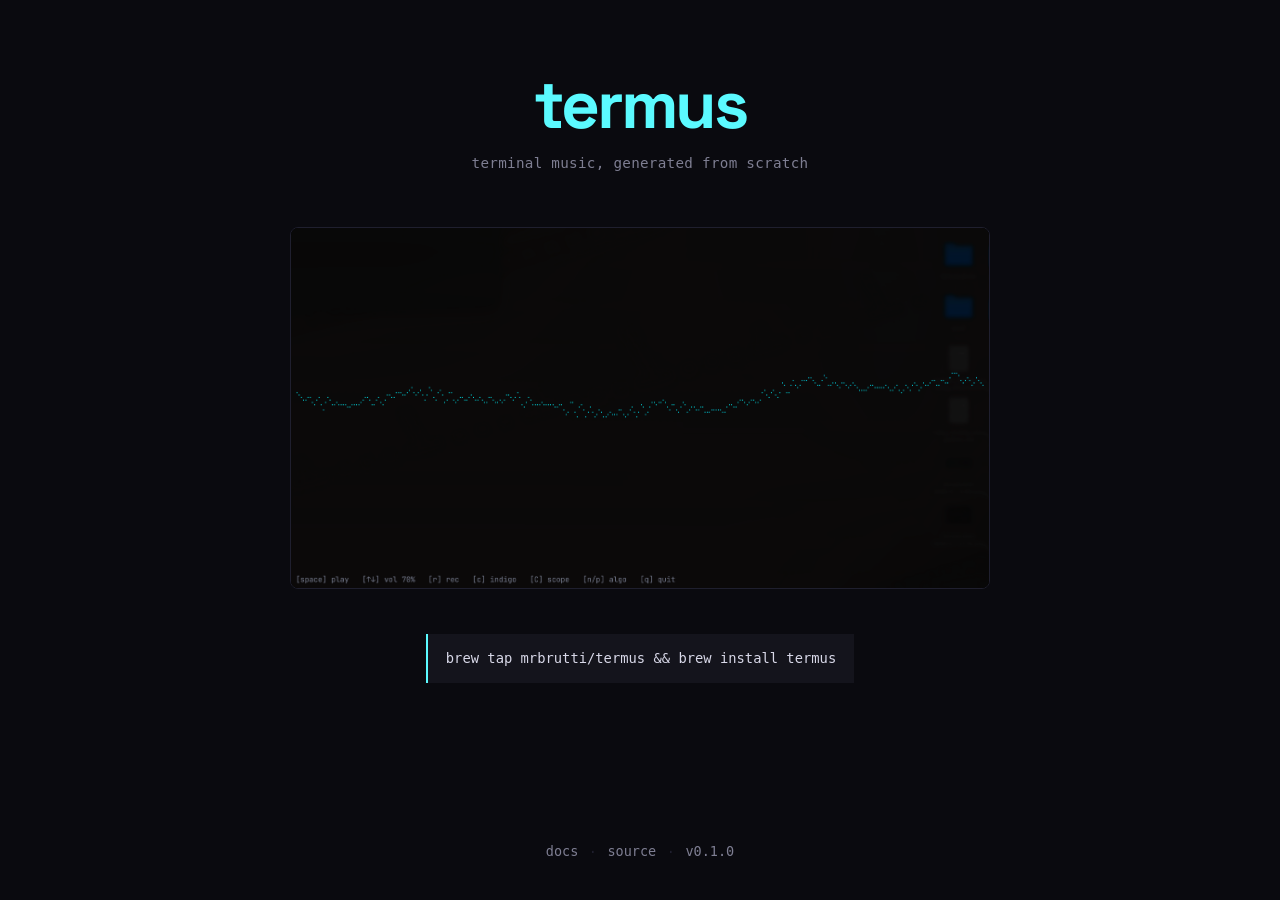
==== docs/index.html @ 3deaaa81 "docs: minimalist landing + dedicated /docs.html, new Space Grotesk logo Landing strips down to: logo" ====
<!DOCTYPE html>
<html lang="en">
<head>
  <meta charset="UTF-8">
  <meta name="viewport" content="width=device-width, initial-scale=1.0">
  <title>termus</title>
  <meta name="description" content="Terminal music player that generates ambient, jazz, lofi, classical, and more in real time.">
  <link rel="preconnect" href="https://fonts.googleapis.com">
  <link rel="preconnect" href="https://fonts.gstatic.com" crossorigin>
  <link href="https://fonts.googleapis.com/css2?family=Space+Grotesk:wght@500;700&display=swap" rel="stylesheet">
  <link rel="stylesheet" href="style.css">
</head>
<body class="landing">
  <main>
    <h1 class="logo">termus</h1>
    <p class="tagline">terminal music, generated from scratch</p>

    <img src="screenshot.png" alt="termus running in a terminal" class="screenshot">

    <pre class="install"><code>brew tap mrbrutti/termus &amp;&amp; brew install termus</code></pre>

    <nav class="links">
      <a href="docs.html">docs</a>
      <span class="sep">·</span>
      <a href="https://github.com/mrbrutti/termus">source</a>
      <span class="sep">·</span>
      <a href="https://github.com/mrbrutti/termus/releases">v0.1.0</a>
    </nav>
  </main>
</body>
</html>
---- docs/style.css ----
/* termus / minimalist landing + docs, indigo→cyan, wave-defined */

:root {
  --bg: #0a0a0f;
  --bg-elev: #14141c;
  --fg: #d8d8e8;
  --fg-dim: #7e7e92;
  --rule: #1f1f2e;
  --indigo: #5b4bff;
  --cyan: #5bfaff;
  --bar-fg: #a0a0ff;
}

* {
  box-sizing: border-box;
}

html, body {
  background: var(--bg);
  color: var(--fg);
  font-family: ui-monospace, "SF Mono", "JetBrains Mono", "Cascadia Mono", Menlo, Consolas, monospace;
  font-size: 15px;
  line-height: 1.6;
  margin: 0;
  padding: 0;
  -webkit-font-smoothing: antialiased;
  -moz-osx-font-smoothing: grayscale;
}

/* The logo uses Space Grotesk Bold — modern geometric sans with personality,
   contrasts with the monospace body text and stops the wordmark from looking
   like just another line of code. */
.logo {
  font-family: "Space Grotesk", system-ui, sans-serif;
  font-weight: 700;
  letter-spacing: -0.045em;
  color: var(--cyan);
}

/* ============================================================
   LANDING PAGE
   ============================================================ */

body.landing main {
  min-height: 100vh;
  max-width: 760px;
  margin: 0 auto;
  padding: 8vh 2rem 4vh;
  display: flex;
  flex-direction: column;
  align-items: center;
  text-align: center;
}

body.landing .logo {
  font-size: 4.5rem;
  margin: 0;
  line-height: 1;
}

body.landing .tagline {
  color: var(--fg-dim);
  font-size: 0.95rem;
  margin: 0.8rem 0 3.5rem;
  letter-spacing: 0.02em;
}

body.landing .screenshot {
  width: 100%;
  max-width: 720px;
  display: block;
  border-radius: 8px;
  border: 1px solid var(--rule);
  background: #000;
  margin-bottom: 3rem;
}

body.landing .install {
  background: var(--bg-elev);
  border-left: 2px solid var(--cyan);
  padding: 0.9rem 1.2rem;
  font-size: 0.92rem;
  margin: 0 0 3rem;
  text-align: left;
  max-width: 100%;
  overflow-x: auto;
}

body.landing .install code {
  color: var(--fg);
}

body.landing .links {
  color: var(--fg-dim);
  font-size: 0.9rem;
  display: flex;
  gap: 0.7rem;
  align-items: center;
  margin-top: auto;
}

body.landing .links .sep {
  color: var(--rule);
}

body.landing .links a {
  color: var(--fg-dim);
  text-decoration: none;
  border-bottom: 1px solid transparent;
  transition: color 0.15s, border-color 0.15s;
}

body.landing .links a:hover {
  color: var(--cyan);
  border-bottom-color: var(--cyan);
}

/* ============================================================
   DOCS PAGE
   ============================================================ */

body.docs {
  padding: 0;
}

.docs-header {
  border-bottom: 1px solid var(--rule);
  padding: 1.5rem 2rem;
  max-width: 720px;
  margin: 0 auto;
}

.back {
  color: var(--fg-dim);
  text-decoration: none;
  display: inline-flex;
  align-items: center;
  gap: 0.6rem;
  font-size: 0.95rem;
  transition: color 0.15s;
}

.back:hover {
  color: var(--cyan);
}

.back .back-arrow {
  font-size: 1.1rem;
}

.logo.small {
  font-size: 1.5rem;
  color: inherit;
}

.back:hover .logo.small {
  color: var(--cyan);
}

body.docs main {
  max-width: 720px;
  margin: 0 auto;
  padding: 3rem 2rem 4rem;
}

.page-title {
  font-family: "Space Grotesk", system-ui, sans-serif;
  font-weight: 500;
  font-size: 1.5rem;
  color: var(--fg);
  margin: 0 0 3rem;
  letter-spacing: -0.01em;
}

body.docs section {
  margin: 3rem 0;
}

body.docs h2 {
  font-size: 0.8rem;
  font-weight: 500;
  font-family: "Space Grotesk", system-ui, sans-serif;
  letter-spacing: 0.18em;
  text-transform: uppercase;
  color: var(--cyan);
  margin: 0 0 1.2rem;
  padding-bottom: 0.6rem;
  border-bottom: 1px solid var(--rule);
}

body.docs p {
  margin: 0 0 1rem;
}

body.docs p code,
body.docs td code {
  color: var(--bar-fg);
  background: var(--bg-elev);
  padding: 0.05rem 0.4rem;
  border-radius: 3px;
  font-size: 0.92em;
}

body.docs pre {
  background: var(--bg-elev);
  border-left: 2px solid var(--indigo);
  margin: 1rem 0 1.4rem;
  padding: 1rem 1.2rem;
  overflow-x: auto;
  font-size: 0.92rem;
}

body.docs pre code {
  background: transparent;
  padding: 0;
  color: var(--fg);
}

body.docs table {
  width: 100%;
  border-collapse: collapse;
  margin: 0.4rem 0 1.2rem;
}

body.docs table td {
  padding: 0.45rem 0;
  border-bottom: 1px solid var(--rule);
  vertical-align: top;
}

body.docs table.genres td:first-child,
body.docs table.controls td:first-child {
  width: 30%;
  color: var(--bar-fg);
  white-space: nowrap;
  padding-right: 1rem;
}

body.docs table.controls td:first-child {
  width: 20%;
}

body.docs table tr:last-child td {
  border-bottom: none;
}

kbd {
  background: var(--bg-elev);
  border: 1px solid var(--rule);
  border-bottom-width: 2px;
  border-radius: 3px;
  padding: 0.1rem 0.4rem;
  font-size: 0.85em;
  font-family: ui-monospace, monospace;
  color: var(--bar-fg);
}

em {
  font-style: italic;
  color: var(--fg-dim);
}

body.docs a {
  color: var(--cyan);
  text-decoration: none;
  border-bottom: 1px solid transparent;
  transition: border-color 0.15s;
}

body.docs a:hover {
  border-bottom-color: var(--cyan);
}

body.docs footer {
  margin-top: 5rem;
  padding-top: 2rem;
  border-top: 1px solid var(--rule);
  color: var(--fg-dim);
  font-size: 0.9rem;
  text-align: center;
}

body.docs footer a {
  color: var(--fg-dim);
}

body.docs footer a:hover {
  color: var(--cyan);
  border-bottom-color: var(--cyan);
}

/* ============================================================
   RESPONSIVE
   ============================================================ */

@media (max-width: 600px) {
  body.landing main { padding: 5vh 1.2rem 3vh; }
  body.landing .logo { font-size: 3rem; }
  body.landing .tagline { margin-bottom: 2.5rem; }
  body.landing .screenshot { margin-bottom: 2rem; }
  body.landing .install { font-size: 0.82rem; }

  .docs-header { padding: 1.2rem 1.2rem; }
  body.docs main { padding: 2rem 1.2rem 2.5rem; }
  body.docs section { margin: 2.5rem 0; }
}
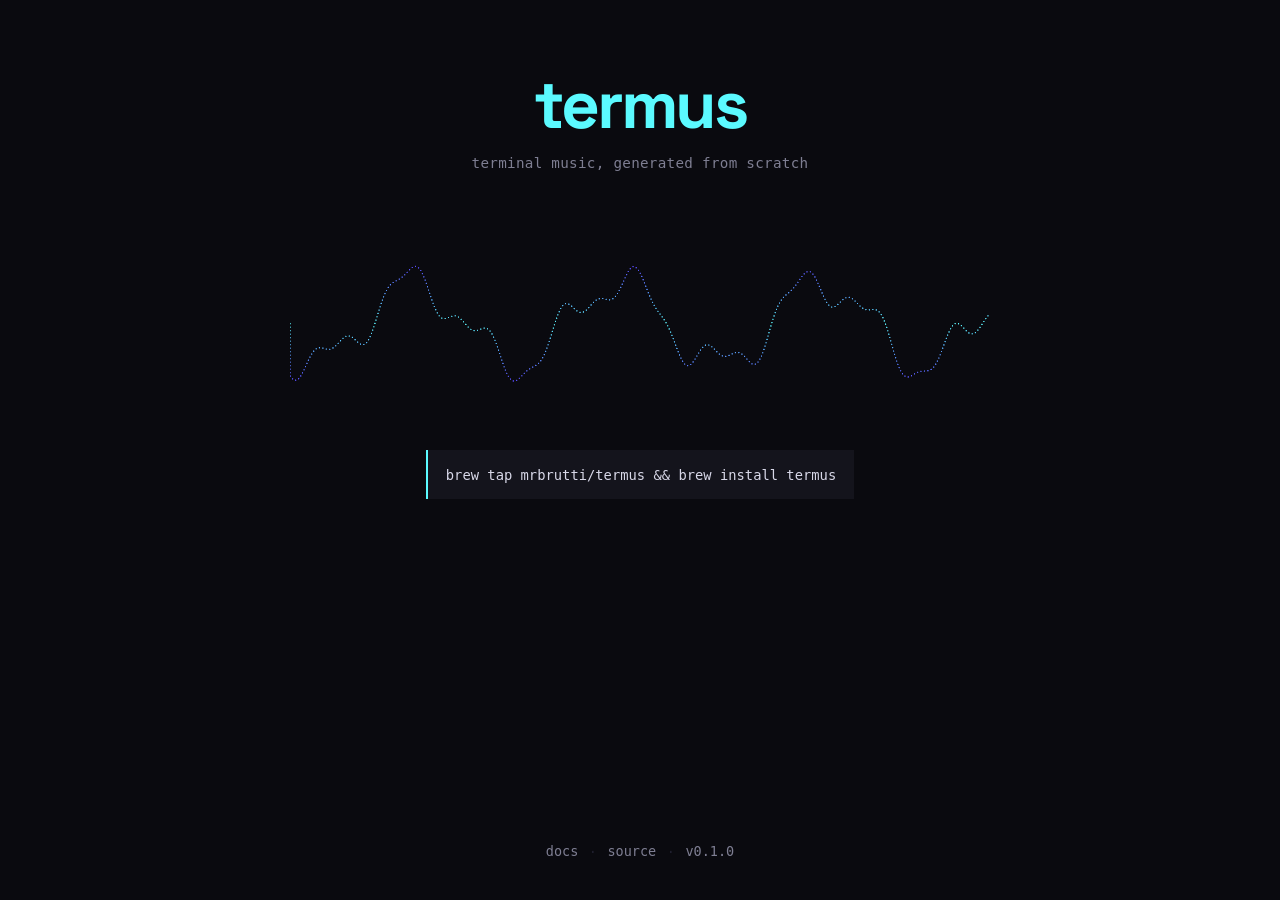
==== commit 9b792aa0: "docs: animated SVG wave on landing instead of static screenshot Three sine components at incommensur" ====
--- a/docs/index.html
+++ b/docs/index.html
@@ -15,7 +15,65 @@
     <h1 class="logo">termus</h1>
     <p class="tagline">terminal music, generated from scratch</p>
 
-    <img src="screenshot.png" alt="termus running in a terminal" class="screenshot">
+    <svg class="wave" viewBox="0 0 1200 280" role="img"
+         aria-label="An animated wave illustrating termus's oscilloscope output"
+         preserveAspectRatio="xMidYMid meet">
+      <defs>
+        <linearGradient id="waveGrad" x1="0" y1="0" x2="0" y2="1">
+          <stop offset="0%"   stop-color="#5b4bff"/>
+          <stop offset="50%"  stop-color="#5bfaff"/>
+          <stop offset="100%" stop-color="#5b4bff"/>
+        </linearGradient>
+        <filter id="waveGlow" x="-5%" y="-30%" width="110%" height="160%">
+          <feGaussianBlur stdDeviation="1.2"/>
+          <feMerge>
+            <feMergeNode/>
+            <feMergeNode in="SourceGraphic"/>
+          </feMerge>
+        </filter>
+      </defs>
+      <path id="wavePath"
+            stroke="url(#waveGrad)"
+            stroke-width="2"
+            stroke-linecap="round"
+            stroke-dasharray="0 6"
+            fill="none"
+            filter="url(#waveGlow)"/>
+    </svg>
+    <script>
+      (function () {
+        var path = document.getElementById('wavePath');
+        var t = 0;
+        var mid = 140;
+        function frame() {
+          // Three sine components at incommensurate frequencies + slow phase
+          // drift produces an audio-like wave that never quite repeats.
+          var d = 'M 0 ' + mid.toFixed(1);
+          for (var x = 0; x <= 1200; x += 4) {
+            var y = mid
+              + 70 * Math.sin(0.018 * x + t * 0.0140)
+              + 28 * Math.sin(0.047 * x + t * 0.0260)
+              + 12 * Math.sin(0.103 * x + t * 0.0090);
+            d += ' L ' + x + ' ' + y.toFixed(1);
+          }
+          path.setAttribute('d', d);
+          t += 1;
+          requestAnimationFrame(frame);
+        }
+        // Respect users who prefer reduced motion — show a still wave instead
+        // of animating.
+        if (window.matchMedia && window.matchMedia('(prefers-reduced-motion: reduce)').matches) {
+          var still = 'M 0 ' + mid;
+          for (var x = 0; x <= 1200; x += 4) {
+            var y = mid + 70 * Math.sin(0.018 * x) + 28 * Math.sin(0.047 * x) + 12 * Math.sin(0.103 * x);
+            still += ' L ' + x + ' ' + y.toFixed(1);
+          }
+          path.setAttribute('d', still);
+        } else {
+          frame();
+        }
+      })();
+    </script>
 
     <pre class="install"><code>brew tap mrbrutti/termus &amp;&amp; brew install termus</code></pre>
 
--- a/docs/style.css
+++ b/docs/style.css
@@ -65,14 +65,14 @@
   letter-spacing: 0.02em;
 }
 
-body.landing .screenshot {
+body.landing .wave {
   width: 100%;
   max-width: 720px;
+  height: auto;
   display: block;
-  border-radius: 8px;
-  border: 1px solid var(--rule);
-  background: #000;
-  margin-bottom: 3rem;
+  margin: 1rem auto 3rem;
+  background: transparent;
+  /* The wave is the visual identity — let it breathe; no box, no border. */
 }
 
 body.landing .install {
@@ -297,7 +297,7 @@
   body.landing main { padding: 5vh 1.2rem 3vh; }
   body.landing .logo { font-size: 3rem; }
   body.landing .tagline { margin-bottom: 2.5rem; }
-  body.landing .screenshot { margin-bottom: 2rem; }
+  body.landing .wave { margin-bottom: 2rem; }
   body.landing .install { font-size: 0.82rem; }
 
   .docs-header { padding: 1.2rem 1.2rem; }
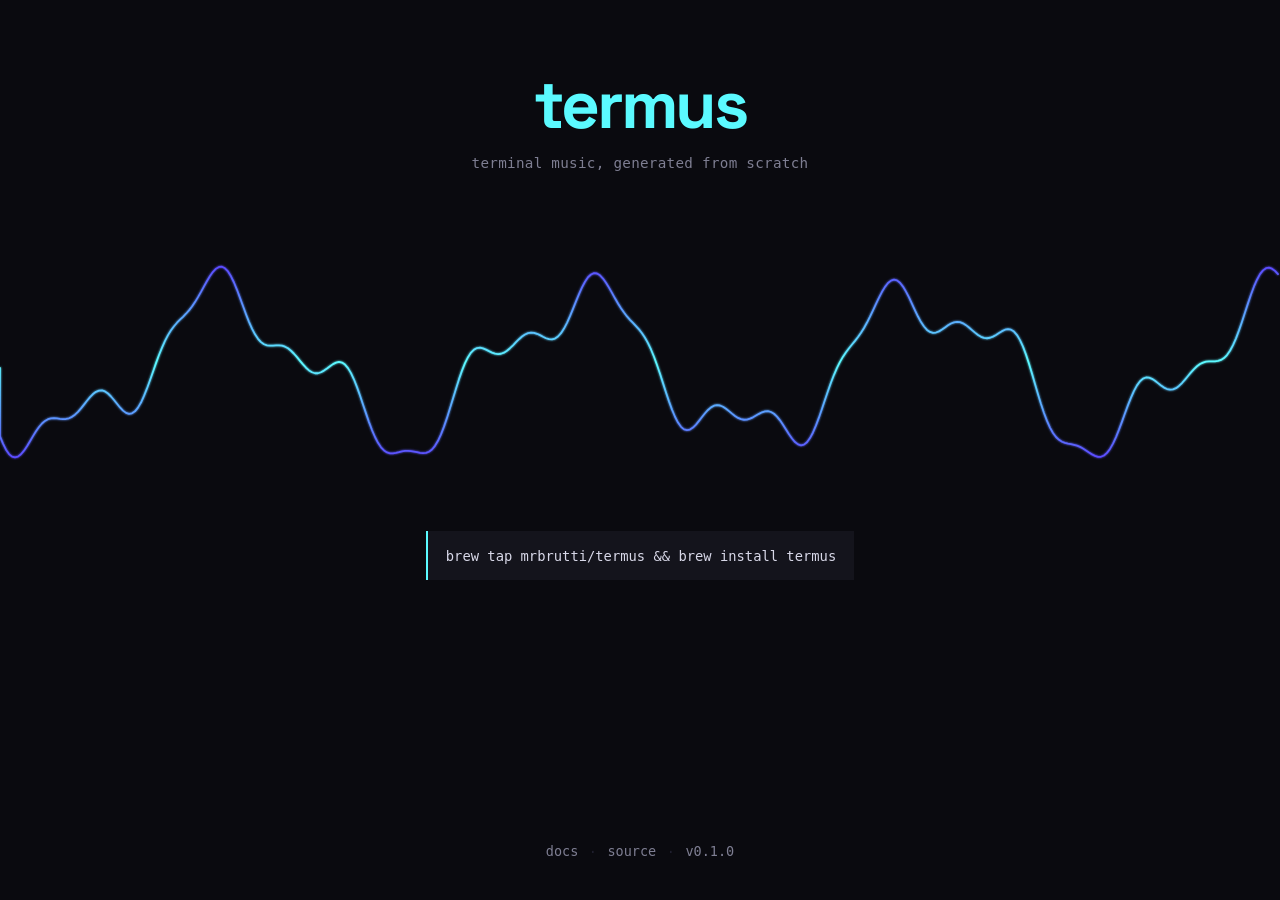
==== commit d4cd389a: "docs: continuous-line wave that goes wall-to-wall Two changes asked for: - removed the dotted stroke" ====
--- a/docs/index.html
+++ b/docs/index.html
@@ -11,13 +11,15 @@
   <link rel="stylesheet" href="style.css">
 </head>
 <body class="landing">
-  <main>
+  <header class="hero">
     <h1 class="logo">termus</h1>
     <p class="tagline">terminal music, generated from scratch</p>
+  </header>
 
-    <svg class="wave" viewBox="0 0 1200 280" role="img"
+  <div class="wave-wrap">
+    <svg id="waveSvg" class="wave" role="img"
          aria-label="An animated wave illustrating termus's oscilloscope output"
-         preserveAspectRatio="xMidYMid meet">
+         preserveAspectRatio="none">
       <defs>
         <linearGradient id="waveGrad" x1="0" y1="0" x2="0" y2="1">
           <stop offset="0%"   stop-color="#5b4bff"/>
@@ -34,47 +36,16 @@
       </defs>
       <path id="wavePath"
             stroke="url(#waveGrad)"
-            stroke-width="2"
+            stroke-width="1.8"
             stroke-linecap="round"
-            stroke-dasharray="0 6"
+            stroke-linejoin="round"
             fill="none"
-            filter="url(#waveGlow)"/>
+            filter="url(#waveGlow)"
+            vector-effect="non-scaling-stroke"/>
     </svg>
-    <script>
-      (function () {
-        var path = document.getElementById('wavePath');
-        var t = 0;
-        var mid = 140;
-        function frame() {
-          // Three sine components at incommensurate frequencies + slow phase
-          // drift produces an audio-like wave that never quite repeats.
-          var d = 'M 0 ' + mid.toFixed(1);
-          for (var x = 0; x <= 1200; x += 4) {
-            var y = mid
-              + 70 * Math.sin(0.018 * x + t * 0.0140)
-              + 28 * Math.sin(0.047 * x + t * 0.0260)
-              + 12 * Math.sin(0.103 * x + t * 0.0090);
-            d += ' L ' + x + ' ' + y.toFixed(1);
-          }
-          path.setAttribute('d', d);
-          t += 1;
-          requestAnimationFrame(frame);
-        }
-        // Respect users who prefer reduced motion — show a still wave instead
-        // of animating.
-        if (window.matchMedia && window.matchMedia('(prefers-reduced-motion: reduce)').matches) {
-          var still = 'M 0 ' + mid;
-          for (var x = 0; x <= 1200; x += 4) {
-            var y = mid + 70 * Math.sin(0.018 * x) + 28 * Math.sin(0.047 * x) + 12 * Math.sin(0.103 * x);
-            still += ' L ' + x + ' ' + y.toFixed(1);
-          }
-          path.setAttribute('d', still);
-        } else {
-          frame();
-        }
-      })();
-    </script>
+  </div>
 
+  <main>
     <pre class="install"><code>brew tap mrbrutti/termus &amp;&amp; brew install termus</code></pre>
 
     <nav class="links">
@@ -85,5 +56,47 @@
       <a href="https://github.com/mrbrutti/termus/releases">v0.1.0</a>
     </nav>
   </main>
+
+  <script>
+    (function () {
+      var svg  = document.getElementById('waveSvg');
+      var path = document.getElementById('wavePath');
+      var H    = 260;
+      var t    = 0;
+
+      function renderAt(width, time) {
+        var mid = H / 2;
+        var d   = 'M 0 ' + mid.toFixed(1);
+        for (var x = 0; x <= width; x += 3) {
+          var y = mid
+            + 70 * Math.sin(0.018 * x + time * 0.0140)
+            + 28 * Math.sin(0.047 * x + time * 0.0260)
+            + 12 * Math.sin(0.103 * x + time * 0.0090);
+          d += ' L ' + x + ' ' + y.toFixed(1);
+        }
+        path.setAttribute('d', d);
+      }
+
+      function fit() {
+        var w = Math.max(320, svg.clientWidth | 0);
+        svg.setAttribute('viewBox', '0 0 ' + w + ' ' + H);
+      }
+
+      function frame() {
+        var w = Math.max(320, svg.clientWidth | 0);
+        renderAt(w, t);
+        t += 1;
+        requestAnimationFrame(frame);
+      }
+
+      fit();
+      window.addEventListener('resize', fit);
+      if (window.matchMedia && window.matchMedia('(prefers-reduced-motion: reduce)').matches) {
+        renderAt(Math.max(320, svg.clientWidth | 0), 0);
+      } else {
+        frame();
+      }
+    })();
+  </script>
 </body>
 </html>
--- a/docs/style.css
+++ b/docs/style.css
@@ -39,40 +39,61 @@
 
 /* ============================================================
    LANDING PAGE
+   The landing flows vertically: hero (centered text) → wave (full
+   viewport width, edge to edge) → main (install + links, centered).
    ============================================================ */
 
+body.landing {
+  min-height: 100vh;
+  display: flex;
+  flex-direction: column;
+}
+
+body.landing .hero {
+  text-align: center;
+  padding: 8vh 2rem 2rem;
+}
+
+body.landing .logo {
+  font-size: 4.5rem;
+  margin: 0;
+  line-height: 1;
+}
+
+body.landing .tagline {
+  color: var(--fg-dim);
+  font-size: 0.95rem;
+  margin: 0.8rem 0 0;
+  letter-spacing: 0.02em;
+}
+
+/* The wave-wrap goes wall-to-wall regardless of any parent constraints.
+   The SVG inside fills its container; the JS computes path coordinates
+   based on actual rendered width, so the wave always extends edge-to-edge
+   without distortion or stretching. */
+body.landing .wave-wrap {
+  width: 100%;
+  margin: 2.5rem 0;
+  overflow: hidden;
+}
+
+body.landing .wave {
+  display: block;
+  width: 100%;
+  height: 28vh;
+  min-height: 180px;
+  max-height: 320px;
+}
+
 body.landing main {
-  min-height: 100vh;
-  max-width: 760px;
+  max-width: 720px;
   margin: 0 auto;
-  padding: 8vh 2rem 4vh;
+  padding: 0 2rem 4vh;
   display: flex;
   flex-direction: column;
   align-items: center;
   text-align: center;
-}
-
-body.landing .logo {
-  font-size: 4.5rem;
-  margin: 0;
-  line-height: 1;
-}
-
-body.landing .tagline {
-  color: var(--fg-dim);
-  font-size: 0.95rem;
-  margin: 0.8rem 0 3.5rem;
-  letter-spacing: 0.02em;
-}
-
-body.landing .wave {
-  width: 100%;
-  max-width: 720px;
-  height: auto;
-  display: block;
-  margin: 1rem auto 3rem;
-  background: transparent;
-  /* The wave is the visual identity — let it breathe; no box, no border. */
+  flex: 1;
 }
 
 body.landing .install {
@@ -294,10 +315,11 @@
    ============================================================ */
 
 @media (max-width: 600px) {
-  body.landing main { padding: 5vh 1.2rem 3vh; }
+  body.landing .hero { padding: 5vh 1.2rem 1rem; }
   body.landing .logo { font-size: 3rem; }
-  body.landing .tagline { margin-bottom: 2.5rem; }
-  body.landing .wave { margin-bottom: 2rem; }
+  body.landing .wave-wrap { margin: 1.5rem 0; }
+  body.landing .wave { height: 22vh; min-height: 140px; }
+  body.landing main { padding: 0 1.2rem 3vh; }
   body.landing .install { font-size: 0.82rem; }
 
   .docs-header { padding: 1.2rem 1.2rem; }
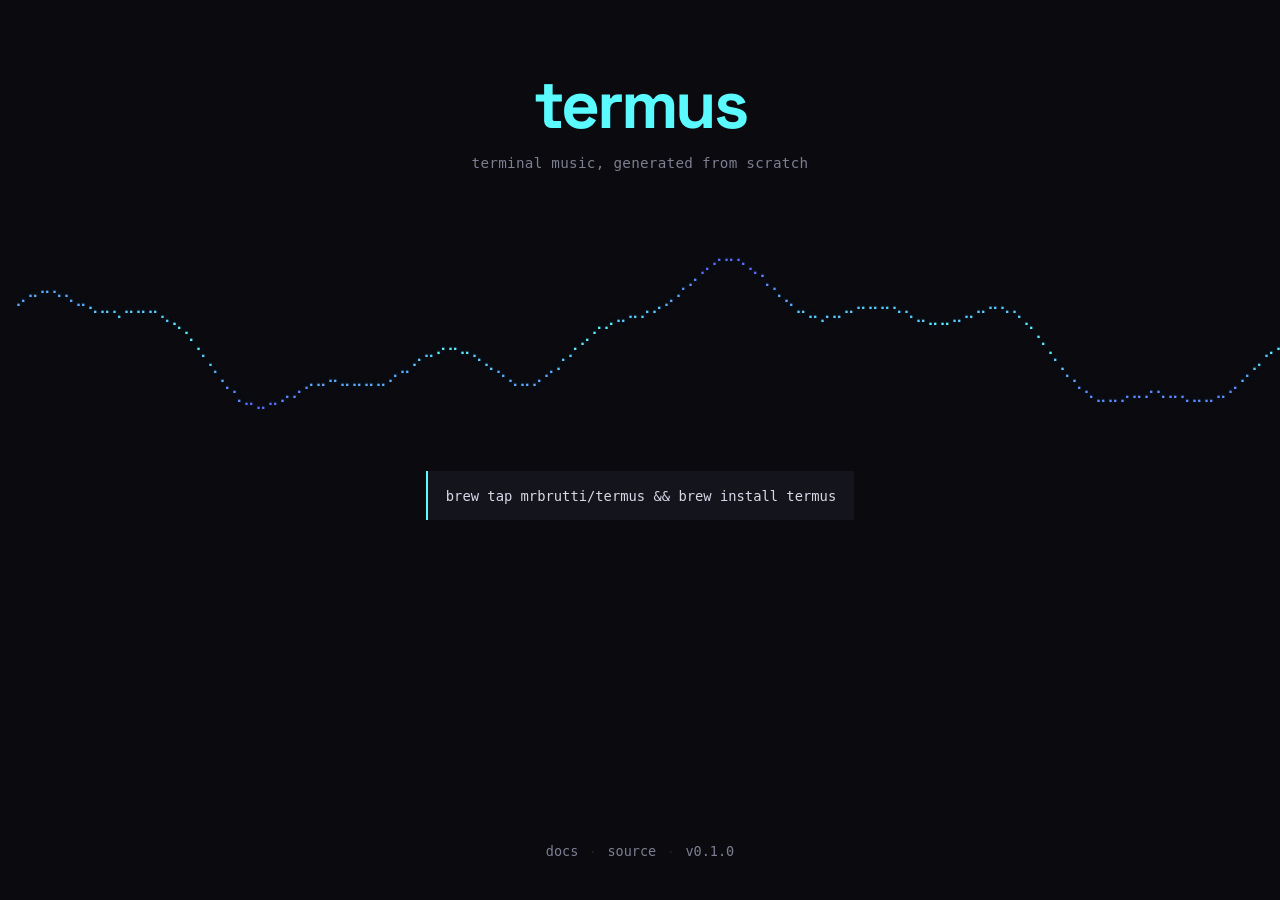
==== commit 3e87f422: "docs: render the landing wave as real Braille glyphs, faster motion Same trick the TUI uses: a 2-dot" ====
--- a/docs/index.html
+++ b/docs/index.html
@@ -16,33 +16,8 @@
     <p class="tagline">terminal music, generated from scratch</p>
   </header>
 
-  <div class="wave-wrap">
-    <svg id="waveSvg" class="wave" role="img"
-         aria-label="An animated wave illustrating termus's oscilloscope output"
-         preserveAspectRatio="none">
-      <defs>
-        <linearGradient id="waveGrad" x1="0" y1="0" x2="0" y2="1">
-          <stop offset="0%"   stop-color="#5b4bff"/>
-          <stop offset="50%"  stop-color="#5bfaff"/>
-          <stop offset="100%" stop-color="#5b4bff"/>
-        </linearGradient>
-        <filter id="waveGlow" x="-5%" y="-30%" width="110%" height="160%">
-          <feGaussianBlur stdDeviation="1.2"/>
-          <feMerge>
-            <feMergeNode/>
-            <feMergeNode in="SourceGraphic"/>
-          </feMerge>
-        </filter>
-      </defs>
-      <path id="wavePath"
-            stroke="url(#waveGrad)"
-            stroke-width="1.8"
-            stroke-linecap="round"
-            stroke-linejoin="round"
-            fill="none"
-            filter="url(#waveGlow)"
-            vector-effect="non-scaling-stroke"/>
-    </svg>
+  <div class="wave-wrap" aria-label="Animated Braille oscilloscope">
+    <pre id="brailleScope" class="braille-scope" aria-hidden="true"></pre>
   </div>
 
   <main>
@@ -59,42 +34,137 @@
 
   <script>
     (function () {
-      var svg  = document.getElementById('waveSvg');
-      var path = document.getElementById('wavePath');
-      var H    = 260;
-      var t    = 0;
+      // Render an animated Braille oscilloscope — same trick the TUI uses:
+      // a 2-dot-wide by 4-dot-tall sub-pixel grid mapped onto Unicode Braille
+      // characters (U+2800 base + bitmask). Each row of <span>s gets its own
+      // gradient color, top→bottom indigo→cyan→indigo, mirroring the
+      // app's default theme.
+      var pre = document.getElementById('brailleScope');
 
-      function renderAt(width, time) {
-        var mid = H / 2;
-        var d   = 'M 0 ' + mid.toFixed(1);
-        for (var x = 0; x <= width; x += 3) {
-          var y = mid
-            + 70 * Math.sin(0.018 * x + time * 0.0140)
-            + 28 * Math.sin(0.047 * x + time * 0.0260)
-            + 12 * Math.sin(0.103 * x + time * 0.0090);
-          d += ' L ' + x + ' ' + y.toFixed(1);
-        }
-        path.setAttribute('d', d);
+      // Bit positions within a single Braille cell, by (dx, dy):
+      //   (0,0)=0x01  (1,0)=0x08
+      //   (0,1)=0x02  (1,1)=0x10
+      //   (0,2)=0x04  (1,2)=0x20
+      //   (0,3)=0x40  (1,3)=0x80
+      var BITS = [
+        [0x01, 0x08],
+        [0x02, 0x10],
+        [0x04, 0x20],
+        [0x40, 0x80]
+      ];
+
+      function lerp(a, b, t) { return Math.round(a + (b - a) * t); }
+      function hex2(n) { var s = n.toString(16); return s.length < 2 ? '0' + s : s; }
+
+      // Triangle gradient from edge to center and back: edges = indigo,
+      // center = cyan. Matches the app's themes.go vertical gradient.
+      function colorAt(row, total) {
+        var mid = (total - 1) / 2;
+        var norm = mid > 0 ? Math.abs(row - mid) / mid : 0;
+        var r = lerp(0x5b, 0x5b, norm);
+        var g = lerp(0xfa, 0x4b, norm);
+        var b = lerp(0xff, 0xff, norm);
+        return '#' + hex2(r) + hex2(g) + hex2(b);
       }
 
-      function fit() {
-        var w = Math.max(320, svg.clientWidth | 0);
-        svg.setAttribute('viewBox', '0 0 ' + w + ' ' + H);
+      var W = 0;    // cells wide
+      var H = 12;   // cells tall
+      var t = 0;
+
+      // Row span elements, created once and updated per-frame via
+      // textContent so we never need innerHTML.
+      var rowSpans = [];
+
+      function buildRows() {
+        // Clear out the <pre> safely and rebuild row spans.
+        while (pre.firstChild) pre.removeChild(pre.firstChild);
+        rowSpans = [];
+        for (var cy = 0; cy < H; cy++) {
+          var span = document.createElement('span');
+          span.style.color = colorAt(cy, H);
+          span.style.display = 'block';
+          rowSpans.push(span);
+          pre.appendChild(span);
+        }
+      }
+
+      function measure() {
+        // Read the rendered character size and recompute how many Braille
+        // cells fit edge-to-edge.
+        var rect = pre.getBoundingClientRect();
+        var probe = document.createElement('span');
+        probe.textContent = '⠿';
+        probe.style.position = 'absolute';
+        probe.style.visibility = 'hidden';
+        probe.style.font = window.getComputedStyle(pre).font;
+        document.body.appendChild(probe);
+        var cw = probe.getBoundingClientRect().width || 10;
+        document.body.removeChild(probe);
+        W = Math.max(20, Math.floor(rect.width / cw));
+        buildRows();
       }
 
       function frame() {
-        var w = Math.max(320, svg.clientWidth | 0);
-        renderAt(w, t);
-        t += 1;
-        requestAnimationFrame(frame);
+        var dotsX = W * 2;
+        var dotsY = H * 4;
+        var mid = dotsY / 2;
+        var amp = dotsY * 0.42;
+        // Sample the wave's y-coordinate (in sub-pixel rows) at each
+        // sub-pixel column. Three incommensurate sine components + faster
+        // phase drift than the prior smooth-line version — feels alive
+        // instead of meditative.
+        var dotYs = new Array(dotsX);
+        for (var x = 0; x < dotsX; x++) {
+          var v =
+              0.62 * Math.sin(0.045 * x + t * 0.085)
+            + 0.28 * Math.sin(0.130 * x + t * 0.140)
+            + 0.16 * Math.sin(0.270 * x + t * 0.062);
+          var y = mid + amp * v;
+          if (y < 0) y = 0;
+          if (y > dotsY - 1) y = dotsY - 1;
+          dotYs[x] = y | 0;
+        }
+
+        // Convert dot grid → row of Braille chars for each cell row.
+        for (var cy = 0; cy < H; cy++) {
+          var chars = '';
+          for (var cx = 0; cx < W; cx++) {
+            var bits = 0;
+            for (var dy = 0; dy < 4; dy++) {
+              var py = cy * 4 + dy;
+              for (var dx = 0; dx < 2; dx++) {
+                var px = cx * 2 + dx;
+                if (dotYs[px] === py) bits |= BITS[dy][dx];
+              }
+            }
+            chars += String.fromCharCode(0x2800 + bits);
+          }
+          rowSpans[cy].textContent = chars;
+        }
       }
 
-      fit();
-      window.addEventListener('resize', fit);
-      if (window.matchMedia && window.matchMedia('(prefers-reduced-motion: reduce)').matches) {
-        renderAt(Math.max(320, svg.clientWidth | 0), 0);
+      function tick() {
+        frame();
+        t += 1;
+        requestAnimationFrame(tick);
+      }
+
+      function init() {
+        measure();
+        if (window.matchMedia && window.matchMedia('(prefers-reduced-motion: reduce)').matches) {
+          frame();
+        } else {
+          tick();
+        }
+      }
+
+      window.addEventListener('resize', measure);
+
+      // Wait for the webfont (Space Grotesk) so initial layout doesn't jump.
+      if (document.fonts && document.fonts.ready) {
+        document.fonts.ready.then(init);
       } else {
-        frame();
+        init();
       }
     })();
   </script>
--- a/docs/style.css
+++ b/docs/style.css
@@ -71,18 +71,28 @@
    The SVG inside fills its container; the JS computes path coordinates
    based on actual rendered width, so the wave always extends edge-to-edge
    without distortion or stretching. */
+/* The Braille scope is rendered as a <pre> filled with Unicode Braille
+   characters (U+2800–U+28FF). One <span> per row carries that row's color
+   for the indigo→cyan→indigo vertical gradient. Goes wall-to-wall by
+   default; the JS measures the rendered character width and packs as many
+   cells as fit. */
 body.landing .wave-wrap {
   width: 100%;
   margin: 2.5rem 0;
   overflow: hidden;
 }
 
-body.landing .wave {
+body.landing .braille-scope {
   display: block;
-  width: 100%;
-  height: 28vh;
-  min-height: 180px;
-  max-height: 320px;
+  margin: 0;
+  padding: 0 1rem;
+  font-family: ui-monospace, "SF Mono", "JetBrains Mono", "Cascadia Mono", Menlo, Consolas, monospace;
+  font-size: 16px;
+  line-height: 1.0;
+  white-space: pre;
+  overflow: hidden;
+  text-shadow: 0 0 6px rgba(91, 250, 255, 0.18);
+  user-select: none;
 }
 
 body.landing main {
@@ -318,7 +328,7 @@
   body.landing .hero { padding: 5vh 1.2rem 1rem; }
   body.landing .logo { font-size: 3rem; }
   body.landing .wave-wrap { margin: 1.5rem 0; }
-  body.landing .wave { height: 22vh; min-height: 140px; }
+  body.landing .braille-scope { font-size: 13px; padding: 0 0.7rem; }
   body.landing main { padding: 0 1.2rem 3vh; }
   body.landing .install { font-size: 0.82rem; }
 
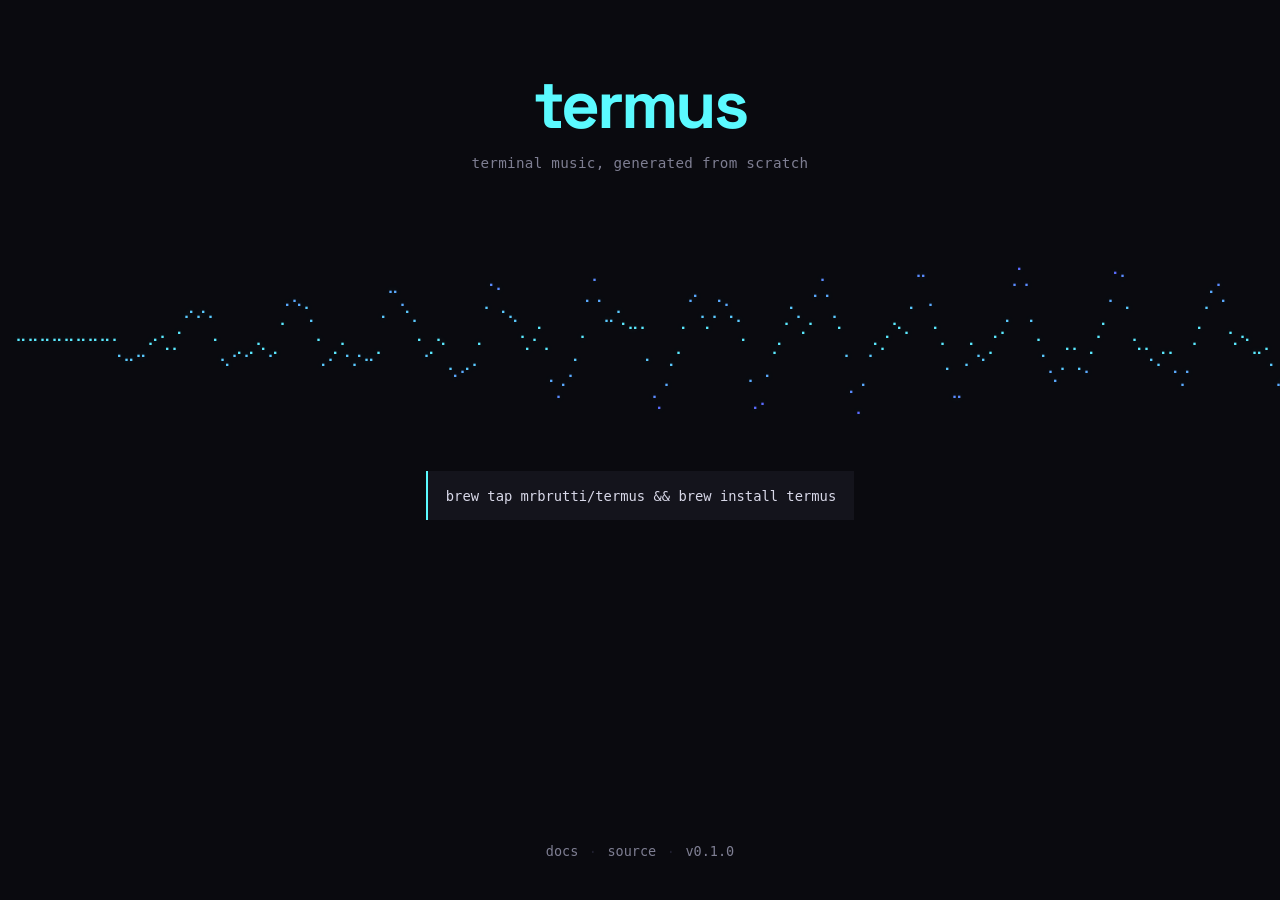
==== commit e41320b5: "docs: streaming oscilloscope — wave scrolls like real audio Replaced the closed-form spatial wave (w" ====
--- a/docs/index.html
+++ b/docs/index.html
@@ -69,14 +69,59 @@
 
       var W = 0;    // cells wide
       var H = 12;   // cells tall
-      var t = 0;
-
-      // Row span elements, created once and updated per-frame via
-      // textContent so we never need innerHTML.
+      var samples;  // ring buffer of recent "audio" sample values in [-1, 1]
       var rowSpans = [];
 
+      // Streaming-audio state: instead of a closed-form spatial function
+      // (which morphs in place and looks mathematical), we generate one or
+      // two new "samples" per frame and scroll the buffer left. This makes
+      // the wave look like a real oscilloscope — the most recent audio is
+      // on the right and history scrolls off the left, the way a real scope
+      // shows incoming signal over time.
+      var time = 0;
+      var transientLeft = 0;
+      var transientAmp = 0;
+
+      function nextSample() {
+        time += 1;
+
+        // Slow amplitude envelope — a "breathing" loudness curve that
+        // imitates the natural ebb of musical phrases. Half-wave rectified
+        // so we get sustain → silence → sustain rather than constant motion.
+        var beatPhase = Math.sin(time * 0.013);
+        var envelope = 0.35 + 0.55 * Math.max(0, beatPhase);
+
+        // Three "voices" at incommensurate ratios, with slow pitch drift
+        // (frequencies themselves wobble) — gives the wave a melodic
+        // character that changes over time without being periodic.
+        var pitchDrift = 0.04 * Math.sin(time * 0.0009);
+        var f1 = 0.36 + pitchDrift;
+        var v =
+            0.55 * Math.sin(time * f1)
+          + 0.30 * Math.sin(time * f1 * 2.13)
+          + 0.15 * Math.sin(time * f1 * 4.07);
+        v *= envelope;
+
+        // Subtle high-frequency texture — micro-variation that makes the
+        // wave look like real audio rather than a smooth math curve.
+        v += (Math.random() - 0.5) * 0.05;
+
+        // Occasional transients (drum-hit-like spikes). Lasts ~25 samples
+        // with exponential decay so it briefly punches the wave then settles.
+        if (transientLeft > 0) {
+          v += transientAmp * (transientLeft / 25);
+          transientLeft -= 1;
+        } else if (Math.random() < 0.005) {
+          transientLeft = 25;
+          transientAmp = (Math.random() < 0.5 ? -1 : 1) * (0.6 + Math.random() * 0.6);
+        }
+
+        if (v < -1) v = -1;
+        if (v >  1) v =  1;
+        return v;
+      }
+
       function buildRows() {
-        // Clear out the <pre> safely and rebuild row spans.
         while (pre.firstChild) pre.removeChild(pre.firstChild);
         rowSpans = [];
         for (var cy = 0; cy < H; cy++) {
@@ -88,9 +133,19 @@
         }
       }
 
+      function resizeBuffer(newDotsX) {
+        var fresh = new Float32Array(newDotsX);
+        if (samples) {
+          // Keep the most-recent values when buffer grows/shrinks.
+          var copyN = Math.min(samples.length, newDotsX);
+          for (var i = 0; i < copyN; i++) {
+            fresh[newDotsX - 1 - i] = samples[samples.length - 1 - i];
+          }
+        }
+        samples = fresh;
+      }
+
       function measure() {
-        // Read the rendered character size and recompute how many Braille
-        // cells fit edge-to-edge.
         var rect = pre.getBoundingClientRect();
         var probe = document.createElement('span');
         probe.textContent = '⠿';
@@ -101,41 +156,43 @@
         var cw = probe.getBoundingClientRect().width || 10;
         document.body.removeChild(probe);
         W = Math.max(20, Math.floor(rect.width / cw));
+        resizeBuffer(W * 2);
         buildRows();
       }
 
+      // Scroll speed: generate this many new samples per frame. Higher =
+      // wave scrolls left faster. 3 feels close to the actual TUI's
+      // perceived scroll speed at 44.1 kHz and ~30 fps.
+      var SAMPLES_PER_FRAME = 3;
+
       function frame() {
+        // Push new samples into the ring buffer.
+        for (var i = 0; i < SAMPLES_PER_FRAME; i++) {
+          // Shift left by 1.
+          samples.copyWithin(0, 1);
+          samples[samples.length - 1] = nextSample();
+        }
+
         var dotsX = W * 2;
         var dotsY = H * 4;
         var mid = dotsY / 2;
-        var amp = dotsY * 0.42;
-        // Sample the wave's y-coordinate (in sub-pixel rows) at each
-        // sub-pixel column. Three incommensurate sine components + faster
-        // phase drift than the prior smooth-line version — feels alive
-        // instead of meditative.
-        var dotYs = new Array(dotsX);
-        for (var x = 0; x < dotsX; x++) {
-          var v =
-              0.62 * Math.sin(0.045 * x + t * 0.085)
-            + 0.28 * Math.sin(0.130 * x + t * 0.140)
-            + 0.16 * Math.sin(0.270 * x + t * 0.062);
-          var y = mid + amp * v;
-          if (y < 0) y = 0;
-          if (y > dotsY - 1) y = dotsY - 1;
-          dotYs[x] = y | 0;
-        }
-
-        // Convert dot grid → row of Braille chars for each cell row.
+        var amp = dotsY * 0.45;
+
+        // Convert each sample to a dot-row index, then OR the dot bits into
+        // the right Braille cell.
         for (var cy = 0; cy < H; cy++) {
           var chars = '';
           for (var cx = 0; cx < W; cx++) {
             var bits = 0;
-            for (var dy = 0; dy < 4; dy++) {
-              var py = cy * 4 + dy;
-              for (var dx = 0; dx < 2; dx++) {
-                var px = cx * 2 + dx;
-                if (dotYs[px] === py) bits |= BITS[dy][dx];
-              }
+            for (var dx = 0; dx < 2; dx++) {
+              var px = cx * 2 + dx;
+              var v = samples[px];
+              var y = mid + amp * v;
+              if (y < 0) y = 0;
+              if (y > dotsY - 1) y = dotsY - 1;
+              var py = y | 0;
+              var rel = py - cy * 4;
+              if (rel >= 0 && rel < 4) bits |= BITS[rel][dx];
             }
             chars += String.fromCharCode(0x2800 + bits);
           }
@@ -145,7 +202,6 @@
 
       function tick() {
         frame();
-        t += 1;
         requestAnimationFrame(tick);
       }
 
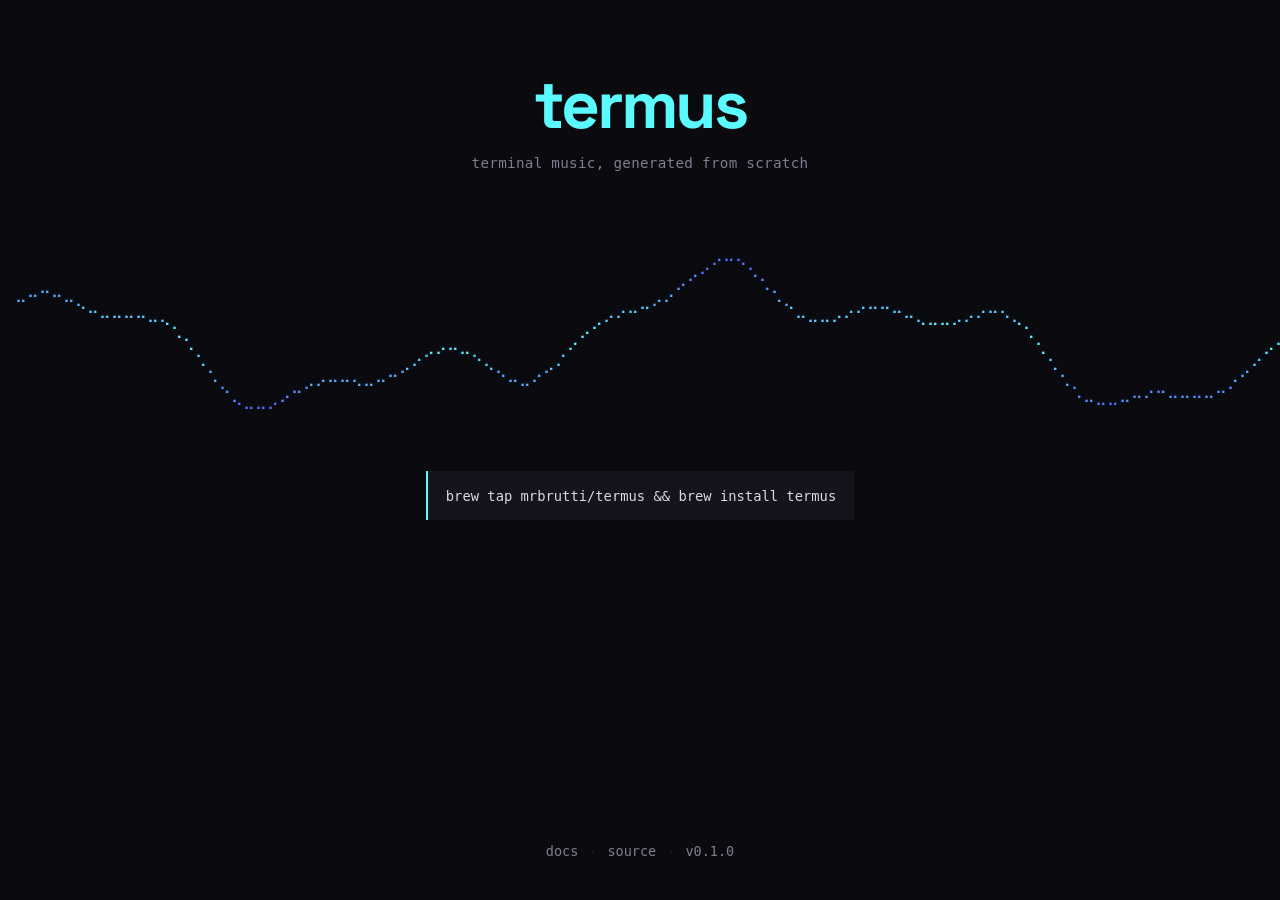
==== commit ebfc09c9: "Revert "docs: streaming oscilloscope — wave scrolls like real audio" This reverts commit e41320b5c6b" ====
--- a/docs/index.html
+++ b/docs/index.html
@@ -69,59 +69,14 @@
 
       var W = 0;    // cells wide
       var H = 12;   // cells tall
-      var samples;  // ring buffer of recent "audio" sample values in [-1, 1]
+      var t = 0;
+
+      // Row span elements, created once and updated per-frame via
+      // textContent so we never need innerHTML.
       var rowSpans = [];
 
-      // Streaming-audio state: instead of a closed-form spatial function
-      // (which morphs in place and looks mathematical), we generate one or
-      // two new "samples" per frame and scroll the buffer left. This makes
-      // the wave look like a real oscilloscope — the most recent audio is
-      // on the right and history scrolls off the left, the way a real scope
-      // shows incoming signal over time.
-      var time = 0;
-      var transientLeft = 0;
-      var transientAmp = 0;
-
-      function nextSample() {
-        time += 1;
-
-        // Slow amplitude envelope — a "breathing" loudness curve that
-        // imitates the natural ebb of musical phrases. Half-wave rectified
-        // so we get sustain → silence → sustain rather than constant motion.
-        var beatPhase = Math.sin(time * 0.013);
-        var envelope = 0.35 + 0.55 * Math.max(0, beatPhase);
-
-        // Three "voices" at incommensurate ratios, with slow pitch drift
-        // (frequencies themselves wobble) — gives the wave a melodic
-        // character that changes over time without being periodic.
-        var pitchDrift = 0.04 * Math.sin(time * 0.0009);
-        var f1 = 0.36 + pitchDrift;
-        var v =
-            0.55 * Math.sin(time * f1)
-          + 0.30 * Math.sin(time * f1 * 2.13)
-          + 0.15 * Math.sin(time * f1 * 4.07);
-        v *= envelope;
-
-        // Subtle high-frequency texture — micro-variation that makes the
-        // wave look like real audio rather than a smooth math curve.
-        v += (Math.random() - 0.5) * 0.05;
-
-        // Occasional transients (drum-hit-like spikes). Lasts ~25 samples
-        // with exponential decay so it briefly punches the wave then settles.
-        if (transientLeft > 0) {
-          v += transientAmp * (transientLeft / 25);
-          transientLeft -= 1;
-        } else if (Math.random() < 0.005) {
-          transientLeft = 25;
-          transientAmp = (Math.random() < 0.5 ? -1 : 1) * (0.6 + Math.random() * 0.6);
-        }
-
-        if (v < -1) v = -1;
-        if (v >  1) v =  1;
-        return v;
-      }
-
       function buildRows() {
+        // Clear out the <pre> safely and rebuild row spans.
         while (pre.firstChild) pre.removeChild(pre.firstChild);
         rowSpans = [];
         for (var cy = 0; cy < H; cy++) {
@@ -133,19 +88,9 @@
         }
       }
 
-      function resizeBuffer(newDotsX) {
-        var fresh = new Float32Array(newDotsX);
-        if (samples) {
-          // Keep the most-recent values when buffer grows/shrinks.
-          var copyN = Math.min(samples.length, newDotsX);
-          for (var i = 0; i < copyN; i++) {
-            fresh[newDotsX - 1 - i] = samples[samples.length - 1 - i];
-          }
-        }
-        samples = fresh;
-      }
-
       function measure() {
+        // Read the rendered character size and recompute how many Braille
+        // cells fit edge-to-edge.
         var rect = pre.getBoundingClientRect();
         var probe = document.createElement('span');
         probe.textContent = '⠿';
@@ -156,43 +101,41 @@
         var cw = probe.getBoundingClientRect().width || 10;
         document.body.removeChild(probe);
         W = Math.max(20, Math.floor(rect.width / cw));
-        resizeBuffer(W * 2);
         buildRows();
       }
 
-      // Scroll speed: generate this many new samples per frame. Higher =
-      // wave scrolls left faster. 3 feels close to the actual TUI's
-      // perceived scroll speed at 44.1 kHz and ~30 fps.
-      var SAMPLES_PER_FRAME = 3;
-
       function frame() {
-        // Push new samples into the ring buffer.
-        for (var i = 0; i < SAMPLES_PER_FRAME; i++) {
-          // Shift left by 1.
-          samples.copyWithin(0, 1);
-          samples[samples.length - 1] = nextSample();
-        }
-
         var dotsX = W * 2;
         var dotsY = H * 4;
         var mid = dotsY / 2;
-        var amp = dotsY * 0.45;
+        var amp = dotsY * 0.42;
+        // Sample the wave's y-coordinate (in sub-pixel rows) at each
+        // sub-pixel column. Three incommensurate sine components + faster
+        // phase drift than the prior smooth-line version — feels alive
+        // instead of meditative.
+        var dotYs = new Array(dotsX);
+        for (var x = 0; x < dotsX; x++) {
+          var v =
+              0.62 * Math.sin(0.045 * x + t * 0.085)
+            + 0.28 * Math.sin(0.130 * x + t * 0.140)
+            + 0.16 * Math.sin(0.270 * x + t * 0.062);
+          var y = mid + amp * v;
+          if (y < 0) y = 0;
+          if (y > dotsY - 1) y = dotsY - 1;
+          dotYs[x] = y | 0;
+        }
 
-        // Convert each sample to a dot-row index, then OR the dot bits into
-        // the right Braille cell.
+        // Convert dot grid → row of Braille chars for each cell row.
         for (var cy = 0; cy < H; cy++) {
           var chars = '';
           for (var cx = 0; cx < W; cx++) {
             var bits = 0;
-            for (var dx = 0; dx < 2; dx++) {
-              var px = cx * 2 + dx;
-              var v = samples[px];
-              var y = mid + amp * v;
-              if (y < 0) y = 0;
-              if (y > dotsY - 1) y = dotsY - 1;
-              var py = y | 0;
-              var rel = py - cy * 4;
-              if (rel >= 0 && rel < 4) bits |= BITS[rel][dx];
+            for (var dy = 0; dy < 4; dy++) {
+              var py = cy * 4 + dy;
+              for (var dx = 0; dx < 2; dx++) {
+                var px = cx * 2 + dx;
+                if (dotYs[px] === py) bits |= BITS[dy][dx];
+              }
             }
             chars += String.fromCharCode(0x2800 + bits);
           }
@@ -202,6 +145,7 @@
 
       function tick() {
         frame();
+        t += 1;
         requestAnimationFrame(tick);
       }
 
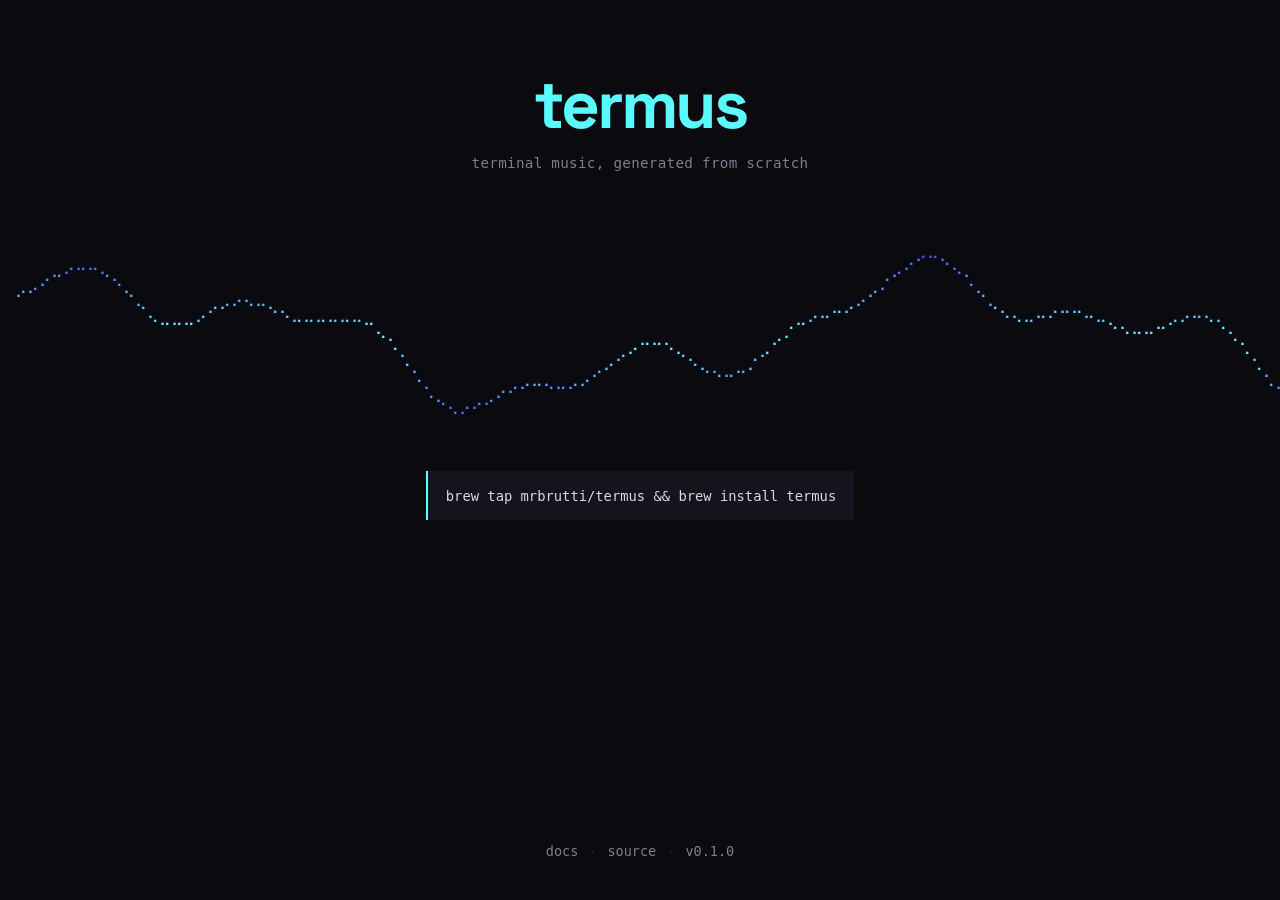
==== commit d9bb66b4: "docs: bump landing wave phase drift to t += 2 Faster motion on the smooth Braille wave per feedback." ====
--- a/docs/index.html
+++ b/docs/index.html
@@ -145,7 +145,7 @@
 
       function tick() {
         frame();
-        t += 1;
+        t += 2; // faster phase drift than 1 — closer to the actual TUI rate
         requestAnimationFrame(tick);
       }
 
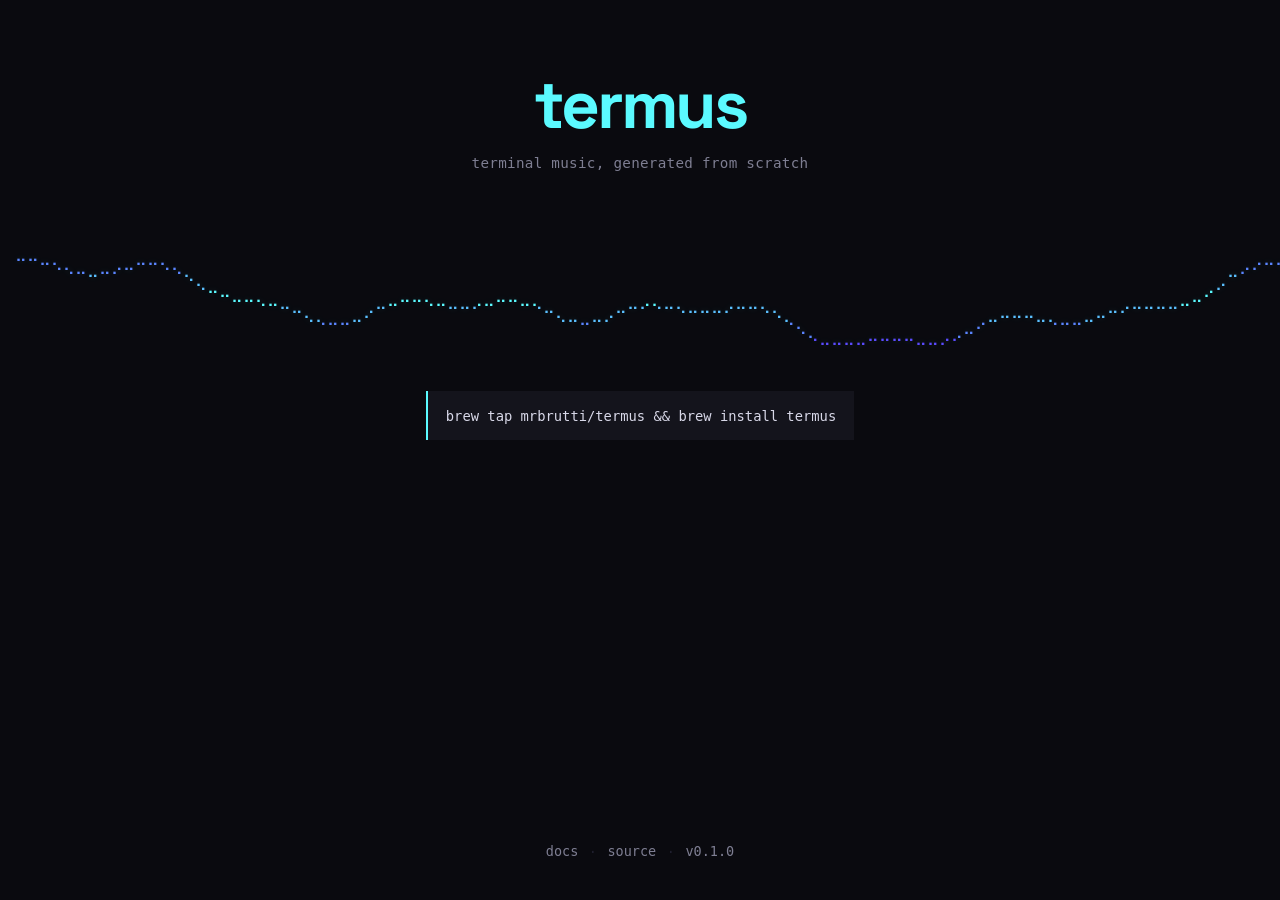
==== commit aacaa857: "docs: tune landing wave to match the actual termus oscilloscope Compared the live web wave to the re" ====
--- a/docs/index.html
+++ b/docs/index.html
@@ -68,7 +68,9 @@
       }
 
       var W = 0;    // cells wide
-      var H = 12;   // cells tall
+      var H = 7;    // cells tall — keeps the wave thin like the real TUI scope
+                    // shows during normal-volume playback (the wave only
+                    // occupies a narrow band around the middle of the screen)
       var t = 0;
 
       // Row span elements, created once and updated per-frame via
@@ -108,17 +110,21 @@
         var dotsX = W * 2;
         var dotsY = H * 4;
         var mid = dotsY / 2;
-        var amp = dotsY * 0.42;
-        // Sample the wave's y-coordinate (in sub-pixel rows) at each
-        // sub-pixel column. Three incommensurate sine components + faster
-        // phase drift than the prior smooth-line version — feels alive
-        // instead of meditative.
+        // Amplitude tuned to ~60% of half-height — keeps the wave inside the
+        // middle ~3 cell rows like the real TUI shows. Matches the recorded
+        // termus output where the wave is a thin band of dots, not a
+        // full-screen pad of glyphs.
+        var amp = dotsY * 0.55;
+        // Four incommensurate sine components. The first two carry the
+        // slow shape; the third + fourth add the higher-frequency micro-
+        // wiggle that gives the dots their "audio waveform" character.
         var dotYs = new Array(dotsX);
         for (var x = 0; x < dotsX; x++) {
           var v =
-              0.62 * Math.sin(0.045 * x + t * 0.085)
-            + 0.28 * Math.sin(0.130 * x + t * 0.140)
-            + 0.16 * Math.sin(0.270 * x + t * 0.062);
+              0.48 * Math.sin(0.022 * x + t * 0.040)
+            + 0.24 * Math.sin(0.058 * x + t * 0.090)
+            + 0.16 * Math.sin(0.135 * x + t * 0.060)
+            + 0.10 * Math.sin(0.310 * x + t * 0.130);
           var y = mid + amp * v;
           if (y < 0) y = 0;
           if (y > dotsY - 1) y = dotsY - 1;
